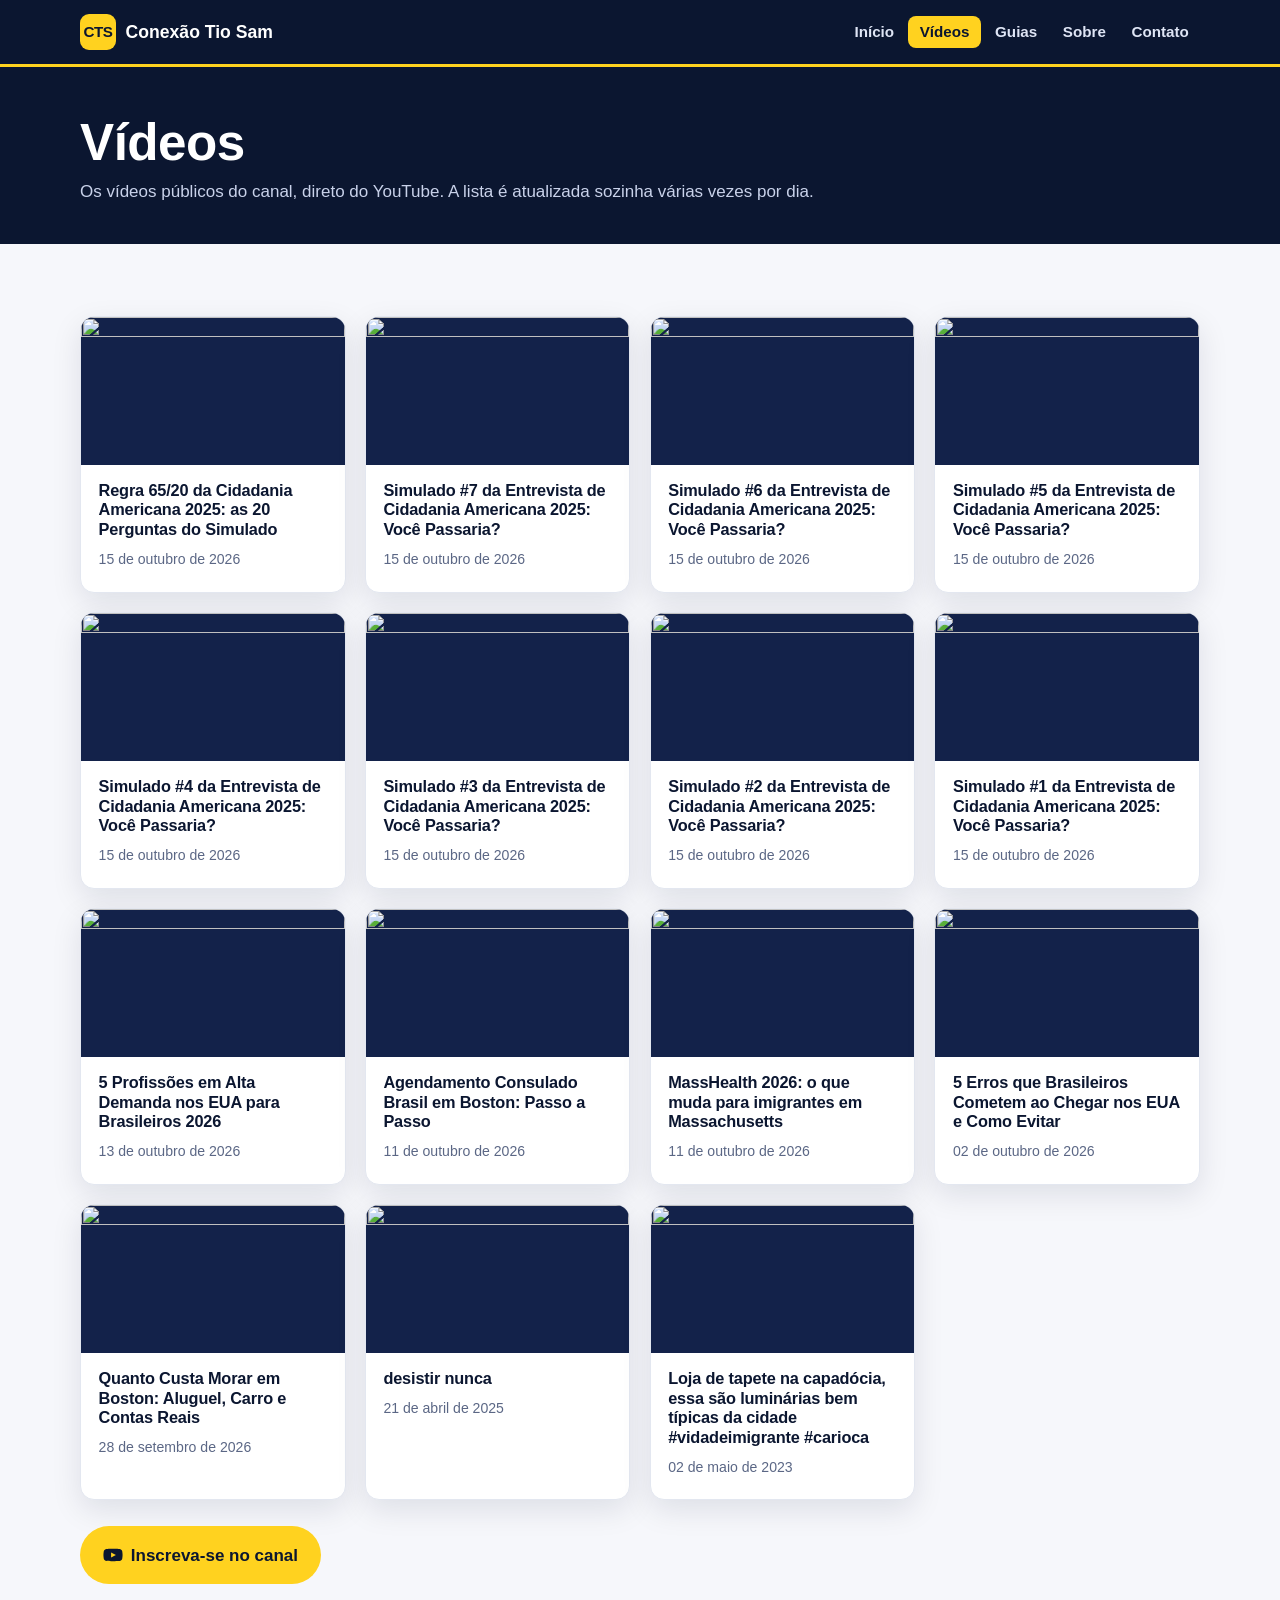
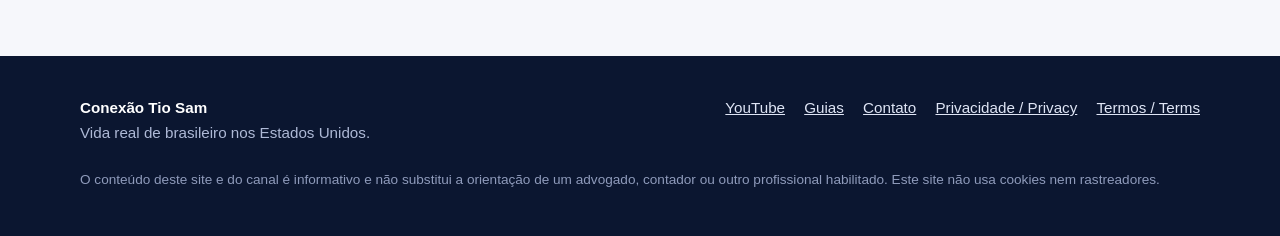
==== videos.html @ 6d28f186 "chore: update videos from the YouTube feed" ====
<!doctype html>
<html lang="pt-BR">
<head>
<meta charset="utf-8">
<meta name="viewport" content="width=device-width, initial-scale=1">
<title>Vídeos | Conexão Tio Sam</title>
<meta name="description" content="Todos os vídeos públicos do canal Conexão Tio Sam no YouTube.">
<link rel="canonical" href="https://mmviana92-dev.github.io/conexaotiosam-site/videos.html">
<meta property="og:type" content="website">
<meta property="og:site_name" content="Conexão Tio Sam">
<meta property="og:title" content="Vídeos | Conexão Tio Sam">
<meta property="og:description" content="Todos os vídeos públicos do canal Conexão Tio Sam no YouTube.">
<meta property="og:url" content="https://mmviana92-dev.github.io/conexaotiosam-site/videos.html">
<meta property="og:image" content="https://mmviana92-dev.github.io/conexaotiosam-site/assets/og-image.png">
<meta property="og:locale" content="pt_BR">
<meta name="twitter:card" content="summary_large_image">
<meta name="theme-color" content="#0b1630">
<link rel="icon" href="assets/favicon.svg" type="image/svg+xml">
<link rel="stylesheet" href="assets/style.css">
</head>
<body>
<a class="skip" href="#conteudo">Pular para o conteúdo</a>
<header class="site-header">
  <nav class="container nav" aria-label="Principal">
    <a class="brand" href="index.html"><span class="brand-mark">CTS</span> Conexão Tio Sam</a>
    <button class="menu-toggle" type="button" aria-expanded="false" aria-controls="menu">Menu</button>
    <ul class="menu" id="menu"><li><a href="index.html">Início</a></li><li><a href="videos.html" aria-current="page">Vídeos</a></li><li><a href="guias/index.html">Guias</a></li><li><a href="sobre.html">Sobre</a></li><li><a href="contato.html">Contato</a></li></ul>
  </nav>
</header>
<main id="conteudo">
<section class="page-hero"><div class="container"><h1>Vídeos</h1><p>Os vídeos públicos do canal, direto do YouTube. A lista é atualizada sozinha várias vezes por dia.</p></div></section>
<section class="section"><div class="container">
  <div class="grid"><a class="video" href="https://www.youtube.com/watch?v=eAqILwRkPIo" rel="noopener">
  <img class="thumb" src="https://i.ytimg.com/vi/eAqILwRkPIo/hqdefault.jpg" alt="" loading="lazy" width="480" height="360">
  <div class="meta"><h3>Regra 65/20 da Cidadania Americana 2025: as 20 Perguntas do Simulado</h3><time datetime="2026-10-16T02:21:03+00:00">15 de outubro de 2026</time></div>
</a><a class="video" href="https://www.youtube.com/watch?v=yl3jjM030kI" rel="noopener">
  <img class="thumb" src="https://i.ytimg.com/vi/yl3jjM030kI/hqdefault.jpg" alt="" loading="lazy" width="480" height="360">
  <div class="meta"><h3>Simulado #7 da Entrevista de Cidadania Americana 2025: Você Passaria?</h3><time datetime="2026-10-16T02:18:18+00:00">15 de outubro de 2026</time></div>
</a><a class="video" href="https://www.youtube.com/watch?v=9jJKisALvls" rel="noopener">
  <img class="thumb" src="https://i.ytimg.com/vi/9jJKisALvls/hqdefault.jpg" alt="" loading="lazy" width="480" height="360">
  <div class="meta"><h3>Simulado #6 da Entrevista de Cidadania Americana 2025: Você Passaria?</h3><time datetime="2026-10-16T02:15:01+00:00">15 de outubro de 2026</time></div>
</a><a class="video" href="https://www.youtube.com/watch?v=JkkeXuKv8pA" rel="noopener">
  <img class="thumb" src="https://i.ytimg.com/vi/JkkeXuKv8pA/hqdefault.jpg" alt="" loading="lazy" width="480" height="360">
  <div class="meta"><h3>Simulado #5 da Entrevista de Cidadania Americana 2025: Você Passaria?</h3><time datetime="2026-10-16T02:12:16+00:00">15 de outubro de 2026</time></div>
</a><a class="video" href="https://www.youtube.com/watch?v=EIvI8JFPmCs" rel="noopener">
  <img class="thumb" src="https://i.ytimg.com/vi/EIvI8JFPmCs/hqdefault.jpg" alt="" loading="lazy" width="480" height="360">
  <div class="meta"><h3>Simulado #4 da Entrevista de Cidadania Americana 2025: Você Passaria?</h3><time datetime="2026-10-16T02:09:31+00:00">15 de outubro de 2026</time></div>
</a><a class="video" href="https://www.youtube.com/watch?v=blTVlOsfkDo" rel="noopener">
  <img class="thumb" src="https://i.ytimg.com/vi/blTVlOsfkDo/hqdefault.jpg" alt="" loading="lazy" width="480" height="360">
  <div class="meta"><h3>Simulado #3 da Entrevista de Cidadania Americana 2025: Você Passaria?</h3><time datetime="2026-10-16T02:06:30+00:00">15 de outubro de 2026</time></div>
</a><a class="video" href="https://www.youtube.com/watch?v=wX1R8I4l_CY" rel="noopener">
  <img class="thumb" src="https://i.ytimg.com/vi/wX1R8I4l_CY/hqdefault.jpg" alt="" loading="lazy" width="480" height="360">
  <div class="meta"><h3>Simulado #2 da Entrevista de Cidadania Americana 2025: Você Passaria?</h3><time datetime="2026-10-16T02:03:28+00:00">15 de outubro de 2026</time></div>
</a><a class="video" href="https://www.youtube.com/watch?v=f6MqHE6FwDk" rel="noopener">
  <img class="thumb" src="https://i.ytimg.com/vi/f6MqHE6FwDk/hqdefault.jpg" alt="" loading="lazy" width="480" height="360">
  <div class="meta"><h3>Simulado #1 da Entrevista de Cidadania Americana 2025: Você Passaria?</h3><time datetime="2026-10-16T02:00:07+00:00">15 de outubro de 2026</time></div>
</a><a class="video" href="https://www.youtube.com/watch?v=bcDAjAXUmKY" rel="noopener">
  <img class="thumb" src="https://i.ytimg.com/vi/bcDAjAXUmKY/hqdefault.jpg" alt="" loading="lazy" width="480" height="360">
  <div class="meta"><h3>5 Profissões em Alta Demanda nos EUA para Brasileiros 2026</h3><time datetime="2026-10-13T04:02:04+00:00">13 de outubro de 2026</time></div>
</a><a class="video" href="https://www.youtube.com/watch?v=LoZN4gcre24" rel="noopener">
  <img class="thumb" src="https://i.ytimg.com/vi/LoZN4gcre24/hqdefault.jpg" alt="" loading="lazy" width="480" height="360">
  <div class="meta"><h3>Agendamento Consulado Brasil em Boston: Passo a Passo</h3><time datetime="2026-10-11T20:41:48+00:00">11 de outubro de 2026</time></div>
</a><a class="video" href="https://www.youtube.com/watch?v=dtOm2iHmd4Y" rel="noopener">
  <img class="thumb" src="https://i.ytimg.com/vi/dtOm2iHmd4Y/hqdefault.jpg" alt="" loading="lazy" width="480" height="360">
  <div class="meta"><h3>MassHealth 2026: o que muda para imigrantes em Massachusetts</h3><time datetime="2026-10-11T04:00:16+00:00">11 de outubro de 2026</time></div>
</a><a class="video" href="https://www.youtube.com/watch?v=IsuJXsJ0-uU" rel="noopener">
  <img class="thumb" src="https://i.ytimg.com/vi/IsuJXsJ0-uU/hqdefault.jpg" alt="" loading="lazy" width="480" height="360">
  <div class="meta"><h3>5 Erros que Brasileiros Cometem ao Chegar nos EUA e Como Evitar</h3><time datetime="2026-10-02T22:29:45+00:00">02 de outubro de 2026</time></div>
</a><a class="video" href="https://www.youtube.com/watch?v=uK1gi0o2BBs" rel="noopener">
  <img class="thumb" src="https://i.ytimg.com/vi/uK1gi0o2BBs/hqdefault.jpg" alt="" loading="lazy" width="480" height="360">
  <div class="meta"><h3>Quanto Custa Morar em Boston: Aluguel, Carro e Contas Reais</h3><time datetime="2026-09-28T13:16:15+00:00">28 de setembro de 2026</time></div>
</a><a class="video" href="https://www.youtube.com/watch?v=-IZnyFKNhwo" rel="noopener">
  <img class="thumb" src="https://i.ytimg.com/vi/-IZnyFKNhwo/hqdefault.jpg" alt="" loading="lazy" width="480" height="360">
  <div class="meta"><h3>desistir nunca</h3><time datetime="2025-04-22T02:00:33+00:00">21 de abril de 2025</time></div>
</a><a class="video" href="https://www.youtube.com/watch?v=dPnr-OWShxI" rel="noopener">
  <img class="thumb" src="https://i.ytimg.com/vi/dPnr-OWShxI/hqdefault.jpg" alt="" loading="lazy" width="480" height="360">
  <div class="meta"><h3>Loja de tapete na capadócia, essa são luminárias bem típicas da cidade #vidadeimigrante #carioca</h3><time datetime="2023-05-02T22:44:24+00:00">02 de maio de 2023</time></div>
</a></div>
  <div class="actions"><a class="btn btn-primary" href="https://www.youtube.com/@conexaotiosam_?sub_confirmation=1" rel="noopener"><svg viewBox="0 0 24 24" aria-hidden="true"><path fill="currentColor" d="M23 7.2a3 3 0 0 0-2.1-2.1C19 4.6 12 4.6 12 4.6s-7 0-8.9.5A3 3 0 0 0 1 7.2 31 31 0 0 0 .5 12a31 31 0 0 0 .5 4.8 3 3 0 0 0 2.1 2.1c1.9.5 8.9.5 8.9.5s7 0 8.9-.5a3 3 0 0 0 2.1-2.1 31 31 0 0 0 .5-4.8 31 31 0 0 0-.5-4.8ZM9.7 15.1V8.9l5.8 3.1-5.8 3.1Z"/></svg> Inscreva-se no canal</a></div>
</div></section>
</main>
<footer class="site-footer">
  <div class="container">
    <div class="footer-grid">
      <div><strong style="color:#fff">Conexão Tio Sam</strong><br>Vida real de brasileiro nos Estados Unidos.</div>
      <ul class="footer-links">
        <li><a href="https://www.youtube.com/@conexaotiosam_?sub_confirmation=1" rel="noopener">YouTube</a></li>
        <li><a href="guias/index.html">Guias</a></li>
        <li><a href="contato.html">Contato</a></li>
        <li><a href="privacy.html">Privacidade / Privacy</a></li>
        <li><a href="terms.html">Termos / Terms</a></li>
      </ul>
    </div>
    <p class="footer-note">O conteúdo deste site e do canal é informativo e não substitui a orientação de um advogado, contador ou outro profissional habilitado. Este site não usa cookies nem rastreadores.</p>
  </div>
</footer>
<script>
  // Menu on small screens (no tracking, no cookies).
  const toggle = document.querySelector('.menu-toggle');
  const menu = document.getElementById('menu');
  toggle.addEventListener('click', () => { const open = menu.classList.toggle('open'); toggle.setAttribute('aria-expanded', String(open)); });
</script>
</body>
</html>
---- assets/style.css ----
/* Conexão Tio Sam — site estático. Cores do canal: azul-marinho e amarelo. Fontes do sistema (nada carregado de fora). */
:root {
  --navy: #0b1630;
  --navy-2: #13224a;
  --navy-3: #1c2f63;
  --yellow: #ffd21f;
  --yellow-dark: #e6b800;
  --ink: #0b1630;
  --text: #24304d;
  --muted: #5b6785;
  --line: #e3e7f0;
  --bg: #f6f7fb;
  --white: #ffffff;
  --radius: 14px;
  --shadow: 0 10px 30px rgba(11, 22, 48, 0.10);
  --font: -apple-system, BlinkMacSystemFont, "Segoe UI", Roboto, "Helvetica Neue", Arial, "Noto Sans", sans-serif;
}

* { box-sizing: border-box; }
html { -webkit-text-size-adjust: 100%; }
body {
  margin: 0;
  font-family: var(--font);
  color: var(--text);
  background: var(--bg);
  line-height: 1.6;
  font-size: 17px;
}
img { max-width: 100%; height: auto; display: block; }
a { color: var(--navy-3); }
a:hover { color: var(--navy); }
h1, h2, h3 { color: var(--ink); line-height: 1.2; margin: 0 0 0.6em; letter-spacing: -0.01em; }
h1 { font-size: clamp(2rem, 5vw, 3.2rem); font-weight: 800; }
h2 { font-size: clamp(1.5rem, 3.4vw, 2.1rem); font-weight: 800; }
h3 { font-size: 1.2rem; font-weight: 700; }
p { margin: 0 0 1em; }
.container { width: min(1120px, 100% - 2.5rem); margin-inline: auto; }
.skip { position: absolute; left: -9999px; }
.skip:focus { left: 1rem; top: 1rem; background: var(--yellow); color: var(--ink); padding: .5rem 1rem; z-index: 10; }

/* Header */
.site-header { background: var(--navy); position: sticky; top: 0; z-index: 5; border-bottom: 3px solid var(--yellow); }
.nav { display: flex; align-items: center; justify-content: space-between; gap: 1rem; min-height: 64px; }
.brand { display: flex; align-items: center; gap: .6rem; color: var(--white); text-decoration: none; font-weight: 800; font-size: 1.1rem; }
.brand-mark { width: 36px; height: 36px; border-radius: 9px; background: var(--yellow); color: var(--navy); display: grid; place-items: center; font-weight: 900; font-size: .95rem; letter-spacing: -0.03em; }
.brand:hover { color: var(--yellow); }
.menu { display: flex; gap: .2rem; list-style: none; margin: 0; padding: 0; flex-wrap: wrap; }
.menu a { color: #dfe5f5; text-decoration: none; padding: .45rem .7rem; border-radius: 8px; font-weight: 600; font-size: .95rem; }
.menu a:hover, .menu a[aria-current="page"] { color: var(--navy); background: var(--yellow); }
.menu-toggle { display: none; background: none; border: 2px solid var(--yellow); color: var(--yellow); border-radius: 8px; padding: .35rem .7rem; font-weight: 700; font-size: .95rem; }

/* Hero */
.hero { background: radial-gradient(1200px 500px at 85% -10%, var(--navy-3), transparent 60%), var(--navy); color: #dfe5f5; padding: clamp(3rem, 8vw, 6rem) 0; }
.hero h1 { color: var(--white); }
.hero h1 .accent { color: var(--yellow); }
.hero p.lead { font-size: clamp(1.05rem, 2.2vw, 1.3rem); max-width: 40em; color: #c9d2ea; }
.eyebrow { display: inline-block; text-transform: uppercase; letter-spacing: .12em; font-size: .78rem; font-weight: 800; color: var(--yellow); margin-bottom: 1rem; }
.actions { display: flex; gap: .8rem; flex-wrap: wrap; margin-top: 1.6rem; }
.btn { display: inline-flex; align-items: center; gap: .5rem; padding: .85rem 1.3rem; border-radius: 999px; font-weight: 800; text-decoration: none; border: 2px solid transparent; transition: transform .15s ease, background .15s ease; }
.btn:hover { transform: translateY(-1px); }
.btn-primary { background: var(--yellow); color: var(--navy); }
.btn-primary:hover { background: var(--yellow-dark); color: var(--navy); }
.btn-ghost { border-color: rgba(255,255,255,.35); color: var(--white); }
.btn-ghost:hover { border-color: var(--yellow); color: var(--yellow); }
.btn svg { width: 20px; height: 20px; }

/* Sections */
.section { padding: clamp(2.5rem, 6vw, 4.5rem) 0; }
.section.alt { background: var(--white); border-block: 1px solid var(--line); }
.section-head { max-width: 46em; margin-bottom: 2rem; }
.section-head p { color: var(--muted); }
.grid { display: grid; gap: 1.2rem; grid-template-columns: repeat(auto-fill, minmax(260px, 1fr)); }
.card { background: var(--white); border: 1px solid var(--line); border-radius: var(--radius); padding: 1.4rem; box-shadow: var(--shadow); }
.card h3 { margin-bottom: .4rem; }
.card p { color: var(--muted); margin: 0; }
.card .tag { display: inline-block; background: #fff6cc; color: #6b5300; border-radius: 999px; padding: .15rem .65rem; font-size: .78rem; font-weight: 800; margin-bottom: .7rem; }
.icon { width: 44px; height: 44px; border-radius: 12px; background: var(--navy); color: var(--yellow); display: grid; place-items: center; margin-bottom: .9rem; font-weight: 900; }
a.card { text-decoration: none; color: inherit; transition: transform .15s ease, border-color .15s ease; display: block; }
a.card:hover { transform: translateY(-2px); border-color: var(--yellow); }

/* Videos */
.video { background: var(--white); border: 1px solid var(--line); border-radius: var(--radius); overflow: hidden; box-shadow: var(--shadow); text-decoration: none; color: inherit; display: flex; flex-direction: column; transition: transform .15s ease; }
.video:hover { transform: translateY(-2px); }
.video .thumb { aspect-ratio: 16 / 9; background: var(--navy-2); object-fit: cover; width: 100%; }
.video .meta { padding: 1rem 1.1rem 1.2rem; }
.video h3 { font-size: 1.02rem; margin-bottom: .35rem; }
.video time { color: var(--muted); font-size: .88rem; }

/* Prose pages */
.page-hero { background: var(--navy); color: #c9d2ea; padding: 2.8rem 0 2.4rem; }
.page-hero h1 { color: var(--white); margin-bottom: .3rem; }
.page-hero p { margin: 0; max-width: 46em; }
.prose { max-width: 760px; }
.prose h2 { margin-top: 2rem; font-size: 1.5rem; }
.prose h3 { margin-top: 1.4rem; }
.prose ul { padding-left: 1.2rem; }
.prose li { margin-bottom: .45rem; }
.sources { background: var(--white); border: 1px solid var(--line); border-left: 5px solid var(--yellow); border-radius: 10px; padding: 1rem 1.2rem; }
.sources ul { margin: .4rem 0 0; }
.notice { background: #fff8d6; border: 1px solid #f1d669; color: #4d3d00; border-radius: 10px; padding: .9rem 1.1rem; font-size: .95rem; }
.lang { border-top: 1px solid var(--line); margin-top: 2.5rem; padding-top: 1.5rem; }
.updated { color: var(--muted); font-size: .9rem; }

/* Footer */
.site-footer { background: var(--navy); color: #aeb9d6; padding: 2.5rem 0 2rem; margin-top: 0; font-size: .95rem; }
.site-footer a { color: #dfe5f5; }
.site-footer a:hover { color: var(--yellow); }
.footer-grid { display: flex; flex-wrap: wrap; gap: 1.5rem 3rem; justify-content: space-between; }
.footer-links { display: flex; flex-wrap: wrap; gap: .4rem 1.2rem; list-style: none; padding: 0; margin: 0; }
.footer-note { margin-top: 1.5rem; font-size: .85rem; color: #8f9bbb; }

@media (max-width: 760px) {
  body { font-size: 16px; }
  .menu-toggle { display: inline-block; }
  .menu { display: none; position: absolute; top: 64px; left: 0; right: 0; background: var(--navy); flex-direction: column; padding: .6rem 1rem 1rem; border-bottom: 3px solid var(--yellow); }
  .menu.open { display: flex; }
  .menu a { display: block; padding: .7rem .8rem; }
  .nav { position: relative; }
}

@media (prefers-reduced-motion: reduce) {
  * { transition: none !important; }
}
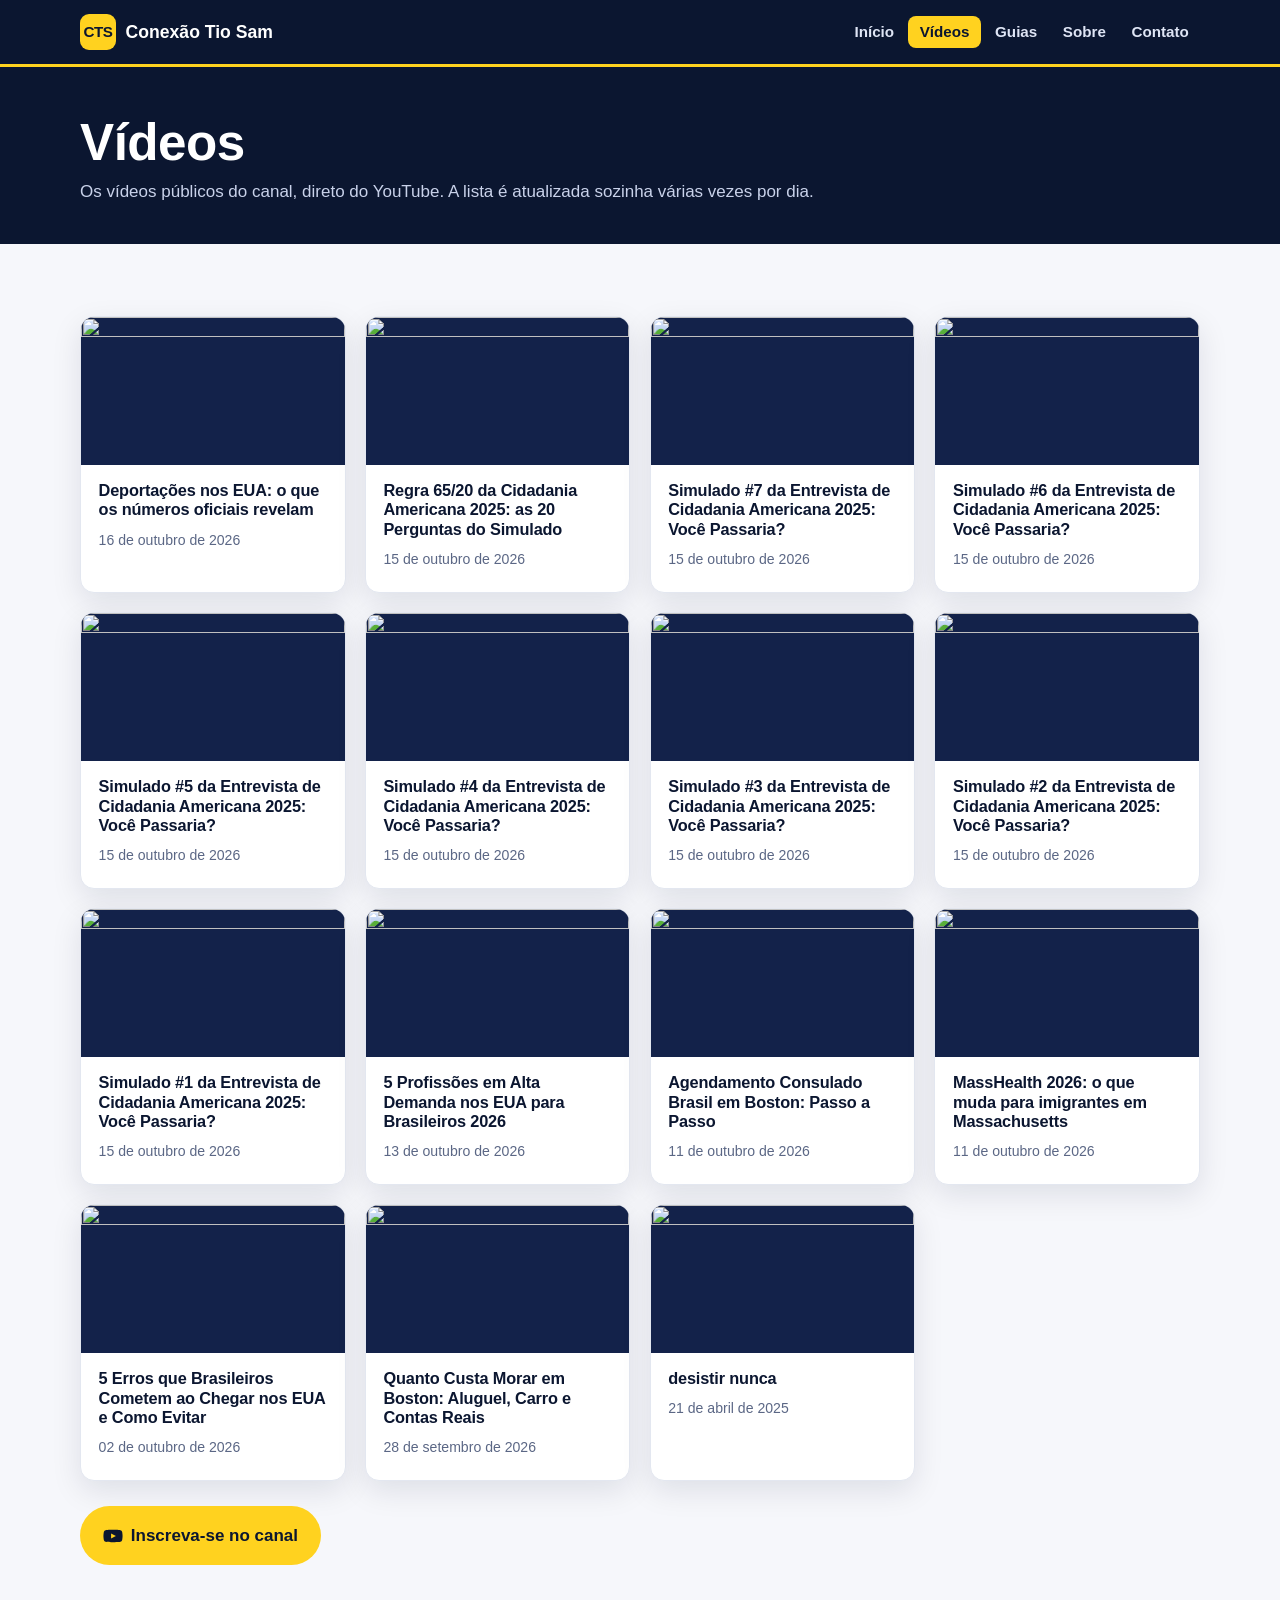
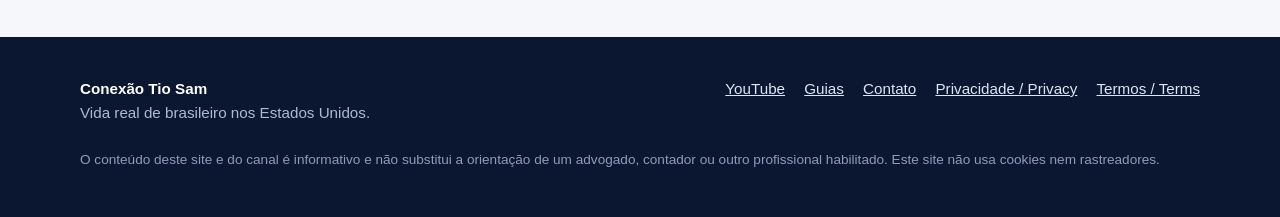
==== commit 6e07d22f: "chore: update videos from the YouTube feed" ====
--- a/videos.html
+++ b/videos.html
@@ -30,7 +30,10 @@
 <main id="conteudo">
 <section class="page-hero"><div class="container"><h1>Vídeos</h1><p>Os vídeos públicos do canal, direto do YouTube. A lista é atualizada sozinha várias vezes por dia.</p></div></section>
 <section class="section"><div class="container">
-  <div class="grid"><a class="video" href="https://www.youtube.com/watch?v=eAqILwRkPIo" rel="noopener">
+  <div class="grid"><a class="video" href="https://www.youtube.com/watch?v=muyE3lCXwDc" rel="noopener">
+  <img class="thumb" src="https://i.ytimg.com/vi/muyE3lCXwDc/hqdefault.jpg" alt="" loading="lazy" width="480" height="360">
+  <div class="meta"><h3>Deportações nos EUA: o que os números oficiais revelam</h3><time datetime="2026-10-16T22:00:13+00:00">16 de outubro de 2026</time></div>
+</a><a class="video" href="https://www.youtube.com/watch?v=eAqILwRkPIo" rel="noopener">
   <img class="thumb" src="https://i.ytimg.com/vi/eAqILwRkPIo/hqdefault.jpg" alt="" loading="lazy" width="480" height="360">
   <div class="meta"><h3>Regra 65/20 da Cidadania Americana 2025: as 20 Perguntas do Simulado</h3><time datetime="2026-10-16T02:21:03+00:00">15 de outubro de 2026</time></div>
 </a><a class="video" href="https://www.youtube.com/watch?v=yl3jjM030kI" rel="noopener">
@@ -72,9 +75,6 @@
 </a><a class="video" href="https://www.youtube.com/watch?v=-IZnyFKNhwo" rel="noopener">
   <img class="thumb" src="https://i.ytimg.com/vi/-IZnyFKNhwo/hqdefault.jpg" alt="" loading="lazy" width="480" height="360">
   <div class="meta"><h3>desistir nunca</h3><time datetime="2025-04-22T02:00:33+00:00">21 de abril de 2025</time></div>
-</a><a class="video" href="https://www.youtube.com/watch?v=dPnr-OWShxI" rel="noopener">
-  <img class="thumb" src="https://i.ytimg.com/vi/dPnr-OWShxI/hqdefault.jpg" alt="" loading="lazy" width="480" height="360">
-  <div class="meta"><h3>Loja de tapete na capadócia, essa são luminárias bem típicas da cidade #vidadeimigrante #carioca</h3><time datetime="2023-05-02T22:44:24+00:00">02 de maio de 2023</time></div>
 </a></div>
   <div class="actions"><a class="btn btn-primary" href="https://www.youtube.com/@conexaotiosam_?sub_confirmation=1" rel="noopener"><svg viewBox="0 0 24 24" aria-hidden="true"><path fill="currentColor" d="M23 7.2a3 3 0 0 0-2.1-2.1C19 4.6 12 4.6 12 4.6s-7 0-8.9.5A3 3 0 0 0 1 7.2 31 31 0 0 0 .5 12a31 31 0 0 0 .5 4.8 3 3 0 0 0 2.1 2.1c1.9.5 8.9.5 8.9.5s7 0 8.9-.5a3 3 0 0 0 2.1-2.1 31 31 0 0 0 .5-4.8 31 31 0 0 0-.5-4.8ZM9.7 15.1V8.9l5.8 3.1-5.8 3.1Z"/></svg> Inscreva-se no canal</a></div>
 </div></section>
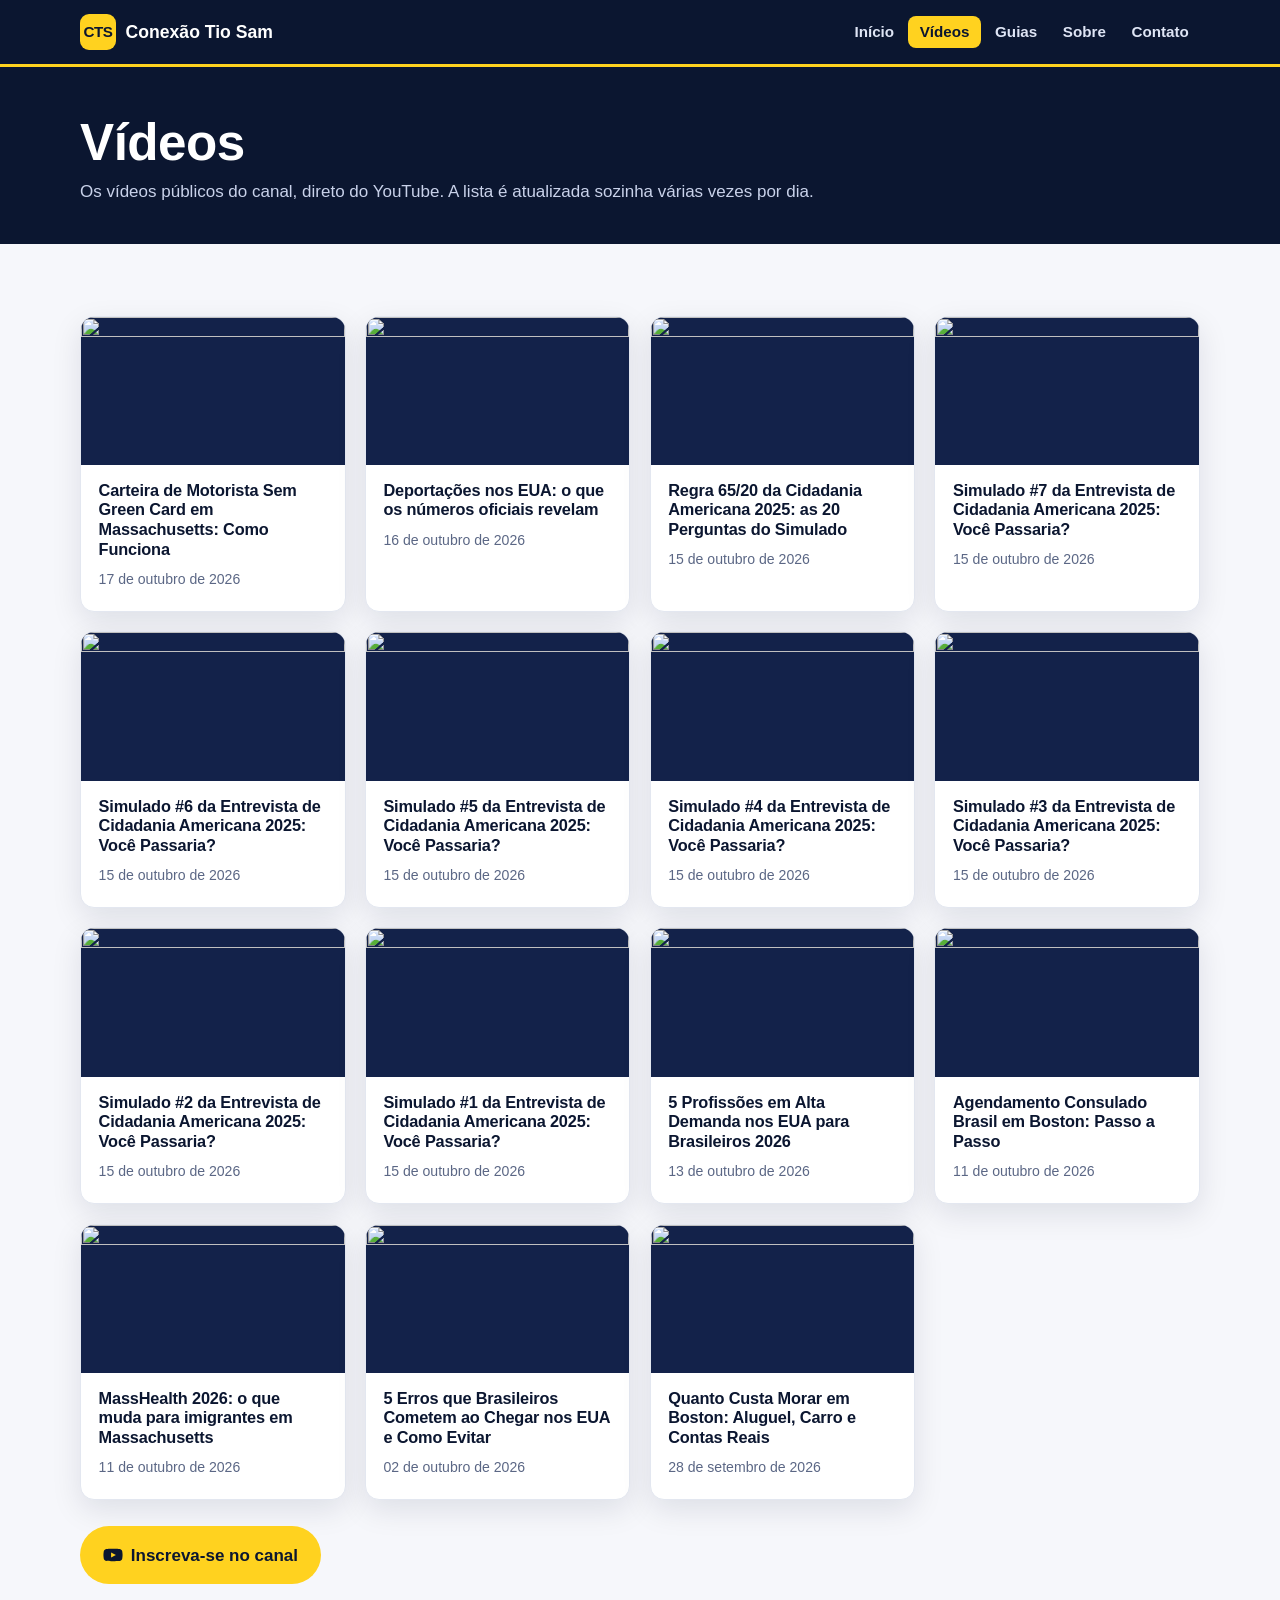
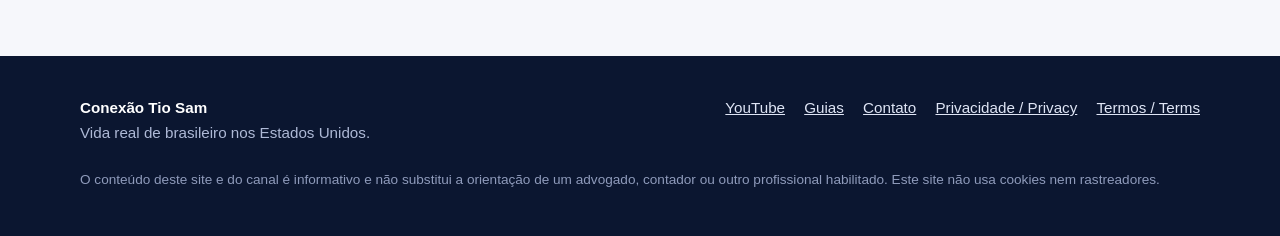
==== commit b176f24b: "chore: update videos from the YouTube feed" ====
--- a/videos.html
+++ b/videos.html
@@ -30,7 +30,10 @@
 <main id="conteudo">
 <section class="page-hero"><div class="container"><h1>Vídeos</h1><p>Os vídeos públicos do canal, direto do YouTube. A lista é atualizada sozinha várias vezes por dia.</p></div></section>
 <section class="section"><div class="container">
-  <div class="grid"><a class="video" href="https://www.youtube.com/watch?v=muyE3lCXwDc" rel="noopener">
+  <div class="grid"><a class="video" href="https://www.youtube.com/watch?v=l7G0Q30HgtM" rel="noopener">
+  <img class="thumb" src="https://i.ytimg.com/vi/l7G0Q30HgtM/hqdefault.jpg" alt="" loading="lazy" width="480" height="360">
+  <div class="meta"><h3>Carteira de Motorista Sem Green Card em Massachusetts: Como Funciona</h3><time datetime="2026-10-17T22:00:00+00:00">17 de outubro de 2026</time></div>
+</a><a class="video" href="https://www.youtube.com/watch?v=muyE3lCXwDc" rel="noopener">
   <img class="thumb" src="https://i.ytimg.com/vi/muyE3lCXwDc/hqdefault.jpg" alt="" loading="lazy" width="480" height="360">
   <div class="meta"><h3>Deportações nos EUA: o que os números oficiais revelam</h3><time datetime="2026-10-16T22:00:13+00:00">16 de outubro de 2026</time></div>
 </a><a class="video" href="https://www.youtube.com/watch?v=eAqILwRkPIo" rel="noopener">
@@ -72,9 +75,6 @@
 </a><a class="video" href="https://www.youtube.com/watch?v=uK1gi0o2BBs" rel="noopener">
   <img class="thumb" src="https://i.ytimg.com/vi/uK1gi0o2BBs/hqdefault.jpg" alt="" loading="lazy" width="480" height="360">
   <div class="meta"><h3>Quanto Custa Morar em Boston: Aluguel, Carro e Contas Reais</h3><time datetime="2026-09-28T13:16:15+00:00">28 de setembro de 2026</time></div>
-</a><a class="video" href="https://www.youtube.com/watch?v=-IZnyFKNhwo" rel="noopener">
-  <img class="thumb" src="https://i.ytimg.com/vi/-IZnyFKNhwo/hqdefault.jpg" alt="" loading="lazy" width="480" height="360">
-  <div class="meta"><h3>desistir nunca</h3><time datetime="2025-04-22T02:00:33+00:00">21 de abril de 2025</time></div>
 </a></div>
   <div class="actions"><a class="btn btn-primary" href="https://www.youtube.com/@conexaotiosam_?sub_confirmation=1" rel="noopener"><svg viewBox="0 0 24 24" aria-hidden="true"><path fill="currentColor" d="M23 7.2a3 3 0 0 0-2.1-2.1C19 4.6 12 4.6 12 4.6s-7 0-8.9.5A3 3 0 0 0 1 7.2 31 31 0 0 0 .5 12a31 31 0 0 0 .5 4.8 3 3 0 0 0 2.1 2.1c1.9.5 8.9.5 8.9.5s7 0 8.9-.5a3 3 0 0 0 2.1-2.1 31 31 0 0 0 .5-4.8 31 31 0 0 0-.5-4.8ZM9.7 15.1V8.9l5.8 3.1-5.8 3.1Z"/></svg> Inscreva-se no canal</a></div>
 </div></section>
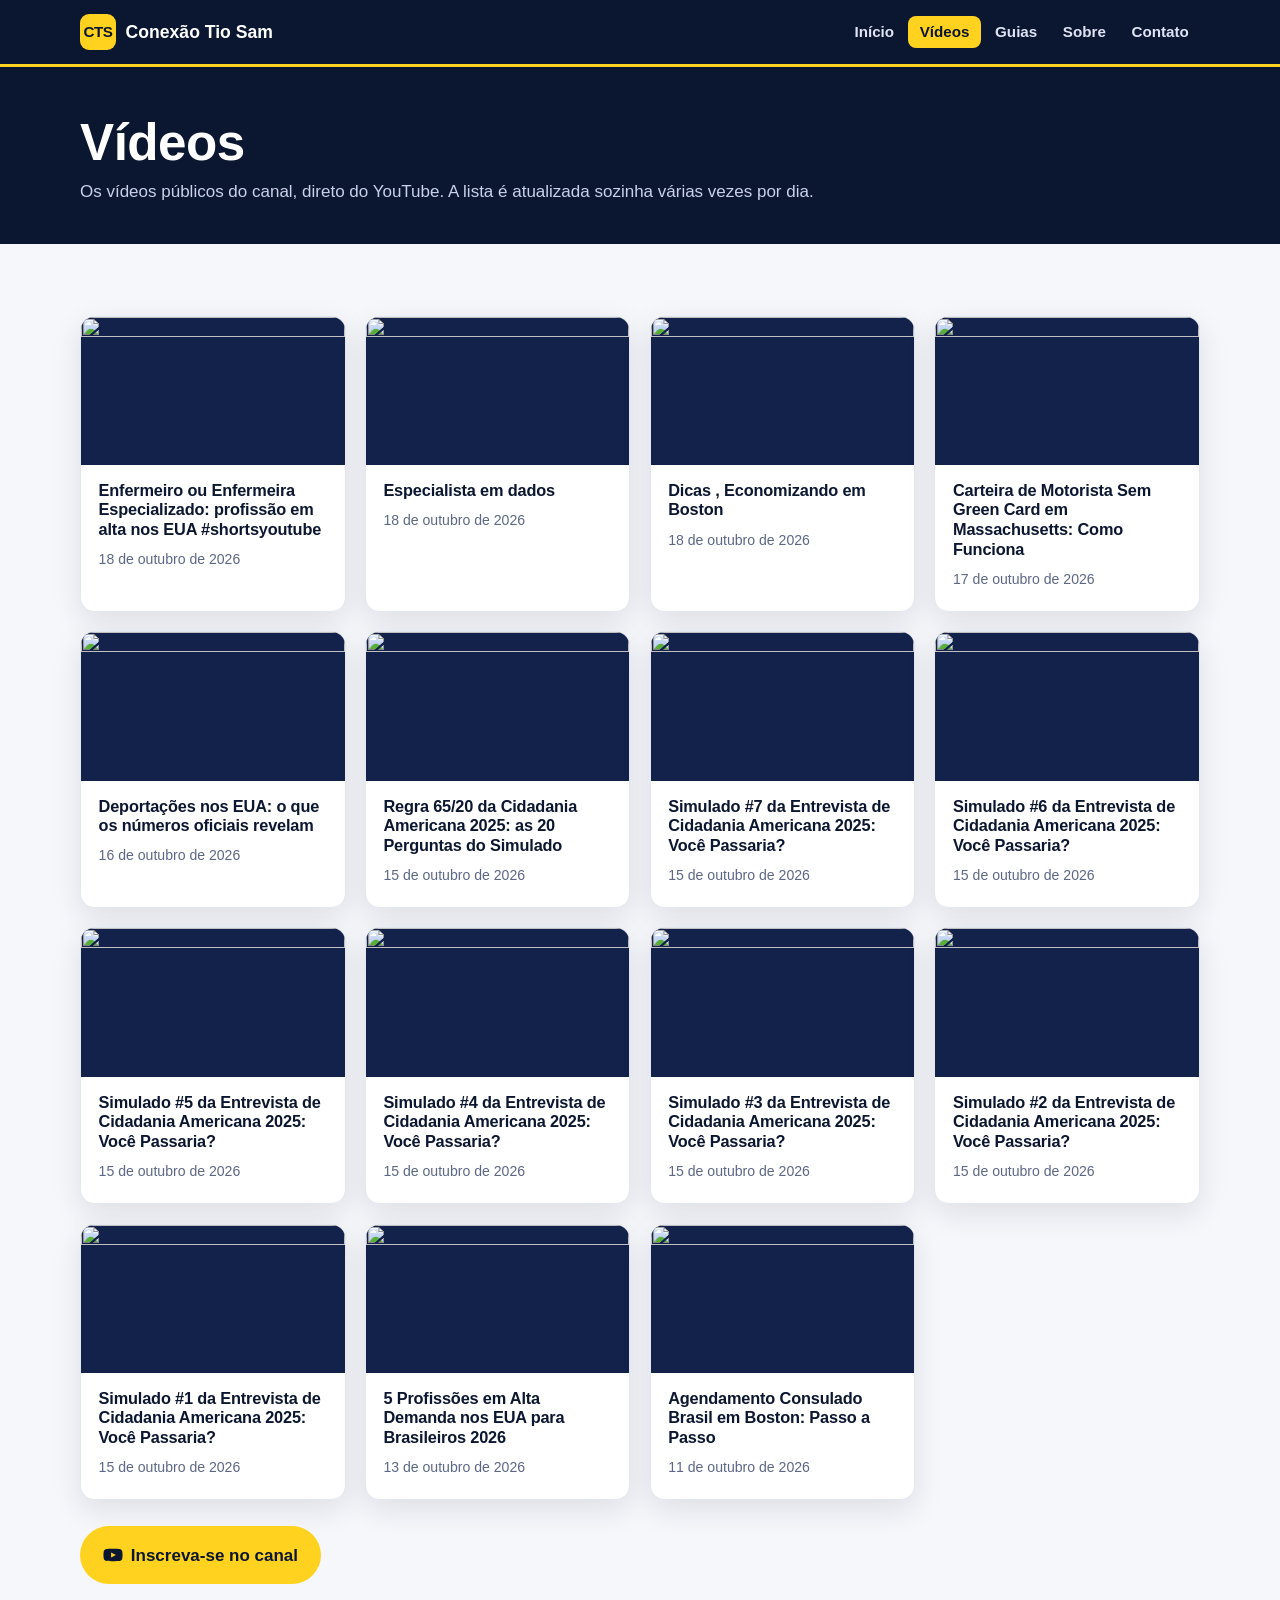
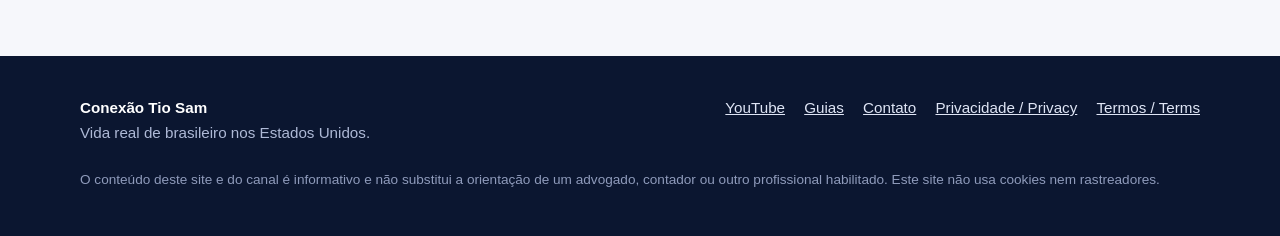
==== commit c4fa081e: "chore: update videos from the YouTube feed" ====
--- a/videos.html
+++ b/videos.html
@@ -30,7 +30,16 @@
 <main id="conteudo">
 <section class="page-hero"><div class="container"><h1>Vídeos</h1><p>Os vídeos públicos do canal, direto do YouTube. A lista é atualizada sozinha várias vezes por dia.</p></div></section>
 <section class="section"><div class="container">
-  <div class="grid"><a class="video" href="https://www.youtube.com/watch?v=l7G0Q30HgtM" rel="noopener">
+  <div class="grid"><a class="video" href="https://www.youtube.com/watch?v=fO0kcwBn2V8" rel="noopener">
+  <img class="thumb" src="https://i.ytimg.com/vi/fO0kcwBn2V8/hqdefault.jpg" alt="" loading="lazy" width="480" height="360">
+  <div class="meta"><h3>Enfermeiro ou Enfermeira Especializado: profissão em alta nos EUA #shortsyoutube</h3><time datetime="2026-10-19T02:05:38+00:00">18 de outubro de 2026</time></div>
+</a><a class="video" href="https://www.youtube.com/watch?v=V6AsGTejgRs" rel="noopener">
+  <img class="thumb" src="https://i.ytimg.com/vi/V6AsGTejgRs/hqdefault.jpg" alt="" loading="lazy" width="480" height="360">
+  <div class="meta"><h3>Especialista em dados</h3><time datetime="2026-10-19T01:59:12+00:00">18 de outubro de 2026</time></div>
+</a><a class="video" href="https://www.youtube.com/watch?v=fqsTmogbdAw" rel="noopener">
+  <img class="thumb" src="https://i.ytimg.com/vi/fqsTmogbdAw/hqdefault.jpg" alt="" loading="lazy" width="480" height="360">
+  <div class="meta"><h3>Dicas , Economizando em Boston</h3><time datetime="2026-10-18T20:33:17+00:00">18 de outubro de 2026</time></div>
+</a><a class="video" href="https://www.youtube.com/watch?v=l7G0Q30HgtM" rel="noopener">
   <img class="thumb" src="https://i.ytimg.com/vi/l7G0Q30HgtM/hqdefault.jpg" alt="" loading="lazy" width="480" height="360">
   <div class="meta"><h3>Carteira de Motorista Sem Green Card em Massachusetts: Como Funciona</h3><time datetime="2026-10-17T22:00:00+00:00">17 de outubro de 2026</time></div>
 </a><a class="video" href="https://www.youtube.com/watch?v=muyE3lCXwDc" rel="noopener">
@@ -66,15 +75,6 @@
 </a><a class="video" href="https://www.youtube.com/watch?v=LoZN4gcre24" rel="noopener">
   <img class="thumb" src="https://i.ytimg.com/vi/LoZN4gcre24/hqdefault.jpg" alt="" loading="lazy" width="480" height="360">
   <div class="meta"><h3>Agendamento Consulado Brasil em Boston: Passo a Passo</h3><time datetime="2026-10-11T20:41:48+00:00">11 de outubro de 2026</time></div>
-</a><a class="video" href="https://www.youtube.com/watch?v=dtOm2iHmd4Y" rel="noopener">
-  <img class="thumb" src="https://i.ytimg.com/vi/dtOm2iHmd4Y/hqdefault.jpg" alt="" loading="lazy" width="480" height="360">
-  <div class="meta"><h3>MassHealth 2026: o que muda para imigrantes em Massachusetts</h3><time datetime="2026-10-11T04:00:16+00:00">11 de outubro de 2026</time></div>
-</a><a class="video" href="https://www.youtube.com/watch?v=IsuJXsJ0-uU" rel="noopener">
-  <img class="thumb" src="https://i.ytimg.com/vi/IsuJXsJ0-uU/hqdefault.jpg" alt="" loading="lazy" width="480" height="360">
-  <div class="meta"><h3>5 Erros que Brasileiros Cometem ao Chegar nos EUA e Como Evitar</h3><time datetime="2026-10-02T22:29:45+00:00">02 de outubro de 2026</time></div>
-</a><a class="video" href="https://www.youtube.com/watch?v=uK1gi0o2BBs" rel="noopener">
-  <img class="thumb" src="https://i.ytimg.com/vi/uK1gi0o2BBs/hqdefault.jpg" alt="" loading="lazy" width="480" height="360">
-  <div class="meta"><h3>Quanto Custa Morar em Boston: Aluguel, Carro e Contas Reais</h3><time datetime="2026-09-28T13:16:15+00:00">28 de setembro de 2026</time></div>
 </a></div>
   <div class="actions"><a class="btn btn-primary" href="https://www.youtube.com/@conexaotiosam_?sub_confirmation=1" rel="noopener"><svg viewBox="0 0 24 24" aria-hidden="true"><path fill="currentColor" d="M23 7.2a3 3 0 0 0-2.1-2.1C19 4.6 12 4.6 12 4.6s-7 0-8.9.5A3 3 0 0 0 1 7.2 31 31 0 0 0 .5 12a31 31 0 0 0 .5 4.8 3 3 0 0 0 2.1 2.1c1.9.5 8.9.5 8.9.5s7 0 8.9-.5a3 3 0 0 0 2.1-2.1 31 31 0 0 0 .5-4.8 31 31 0 0 0-.5-4.8ZM9.7 15.1V8.9l5.8 3.1-5.8 3.1Z"/></svg> Inscreva-se no canal</a></div>
 </div></section>
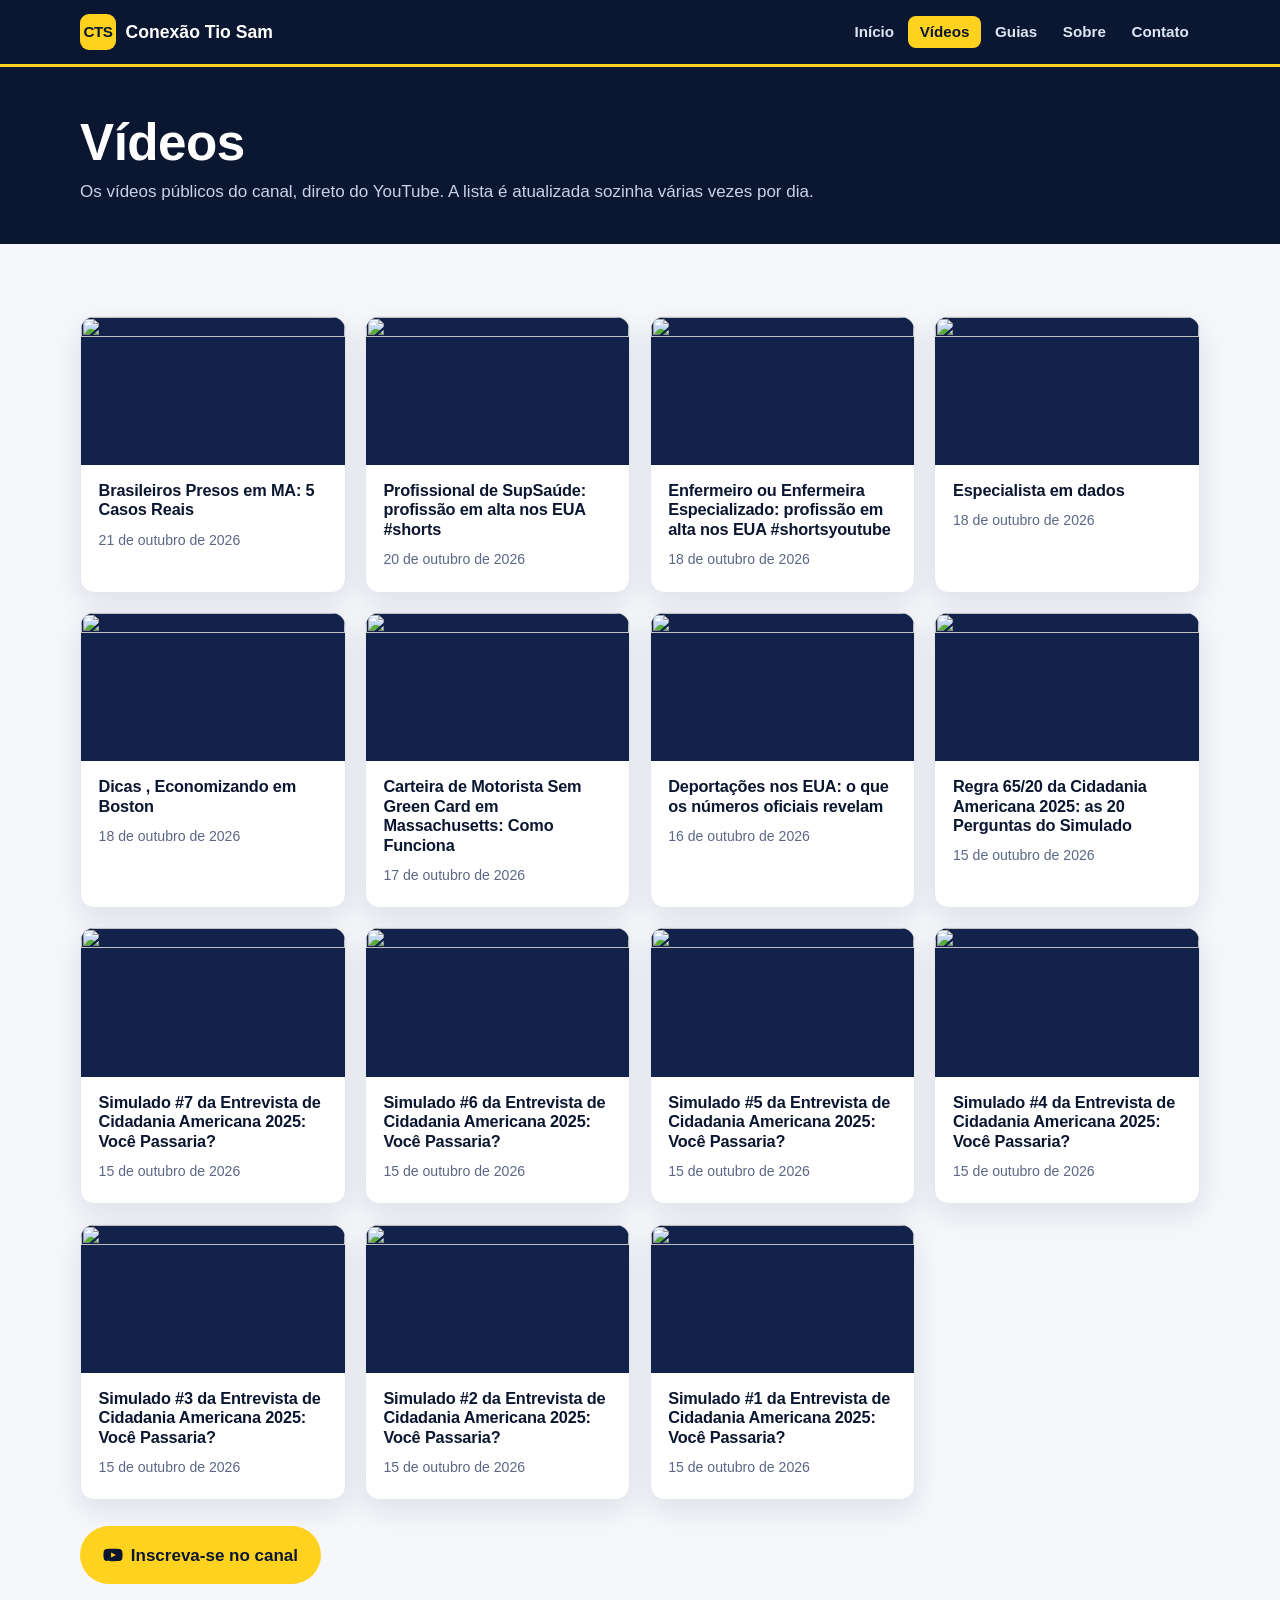
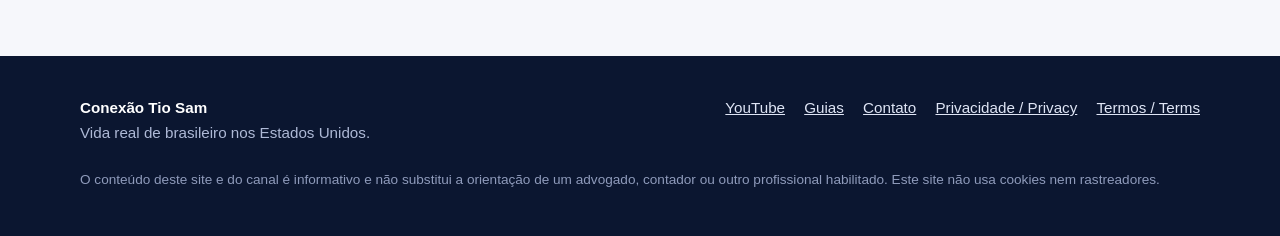
==== commit 9b92e36d: "chore: update videos from the YouTube feed" ====
--- a/videos.html
+++ b/videos.html
@@ -30,7 +30,13 @@
 <main id="conteudo">
 <section class="page-hero"><div class="container"><h1>Vídeos</h1><p>Os vídeos públicos do canal, direto do YouTube. A lista é atualizada sozinha várias vezes por dia.</p></div></section>
 <section class="section"><div class="container">
-  <div class="grid"><a class="video" href="https://www.youtube.com/watch?v=fO0kcwBn2V8" rel="noopener">
+  <div class="grid"><a class="video" href="https://www.youtube.com/watch?v=xthdwCi5CdI" rel="noopener">
+  <img class="thumb" src="https://i.ytimg.com/vi/xthdwCi5CdI/hqdefault.jpg" alt="" loading="lazy" width="480" height="360">
+  <div class="meta"><h3>Brasileiros Presos em MA: 5 Casos Reais</h3><time datetime="2026-10-21T04:00:18+00:00">21 de outubro de 2026</time></div>
+</a><a class="video" href="https://www.youtube.com/watch?v=1b9tmJ3hJ-c" rel="noopener">
+  <img class="thumb" src="https://i.ytimg.com/vi/1b9tmJ3hJ-c/hqdefault.jpg" alt="" loading="lazy" width="480" height="360">
+  <div class="meta"><h3>Profissional de SupSaúde: profissão em alta nos EUA #shorts</h3><time datetime="2026-10-21T02:15:44+00:00">20 de outubro de 2026</time></div>
+</a><a class="video" href="https://www.youtube.com/watch?v=fO0kcwBn2V8" rel="noopener">
   <img class="thumb" src="https://i.ytimg.com/vi/fO0kcwBn2V8/hqdefault.jpg" alt="" loading="lazy" width="480" height="360">
   <div class="meta"><h3>Enfermeiro ou Enfermeira Especializado: profissão em alta nos EUA #shortsyoutube</h3><time datetime="2026-10-19T02:05:38+00:00">18 de outubro de 2026</time></div>
 </a><a class="video" href="https://www.youtube.com/watch?v=V6AsGTejgRs" rel="noopener">
@@ -69,12 +75,6 @@
 </a><a class="video" href="https://www.youtube.com/watch?v=f6MqHE6FwDk" rel="noopener">
   <img class="thumb" src="https://i.ytimg.com/vi/f6MqHE6FwDk/hqdefault.jpg" alt="" loading="lazy" width="480" height="360">
   <div class="meta"><h3>Simulado #1 da Entrevista de Cidadania Americana 2025: Você Passaria?</h3><time datetime="2026-10-16T02:00:07+00:00">15 de outubro de 2026</time></div>
-</a><a class="video" href="https://www.youtube.com/watch?v=bcDAjAXUmKY" rel="noopener">
-  <img class="thumb" src="https://i.ytimg.com/vi/bcDAjAXUmKY/hqdefault.jpg" alt="" loading="lazy" width="480" height="360">
-  <div class="meta"><h3>5 Profissões em Alta Demanda nos EUA para Brasileiros 2026</h3><time datetime="2026-10-13T04:02:04+00:00">13 de outubro de 2026</time></div>
-</a><a class="video" href="https://www.youtube.com/watch?v=LoZN4gcre24" rel="noopener">
-  <img class="thumb" src="https://i.ytimg.com/vi/LoZN4gcre24/hqdefault.jpg" alt="" loading="lazy" width="480" height="360">
-  <div class="meta"><h3>Agendamento Consulado Brasil em Boston: Passo a Passo</h3><time datetime="2026-10-11T20:41:48+00:00">11 de outubro de 2026</time></div>
 </a></div>
   <div class="actions"><a class="btn btn-primary" href="https://www.youtube.com/@conexaotiosam_?sub_confirmation=1" rel="noopener"><svg viewBox="0 0 24 24" aria-hidden="true"><path fill="currentColor" d="M23 7.2a3 3 0 0 0-2.1-2.1C19 4.6 12 4.6 12 4.6s-7 0-8.9.5A3 3 0 0 0 1 7.2 31 31 0 0 0 .5 12a31 31 0 0 0 .5 4.8 3 3 0 0 0 2.1 2.1c1.9.5 8.9.5 8.9.5s7 0 8.9-.5a3 3 0 0 0 2.1-2.1 31 31 0 0 0 .5-4.8 31 31 0 0 0-.5-4.8ZM9.7 15.1V8.9l5.8 3.1-5.8 3.1Z"/></svg> Inscreva-se no canal</a></div>
 </div></section>
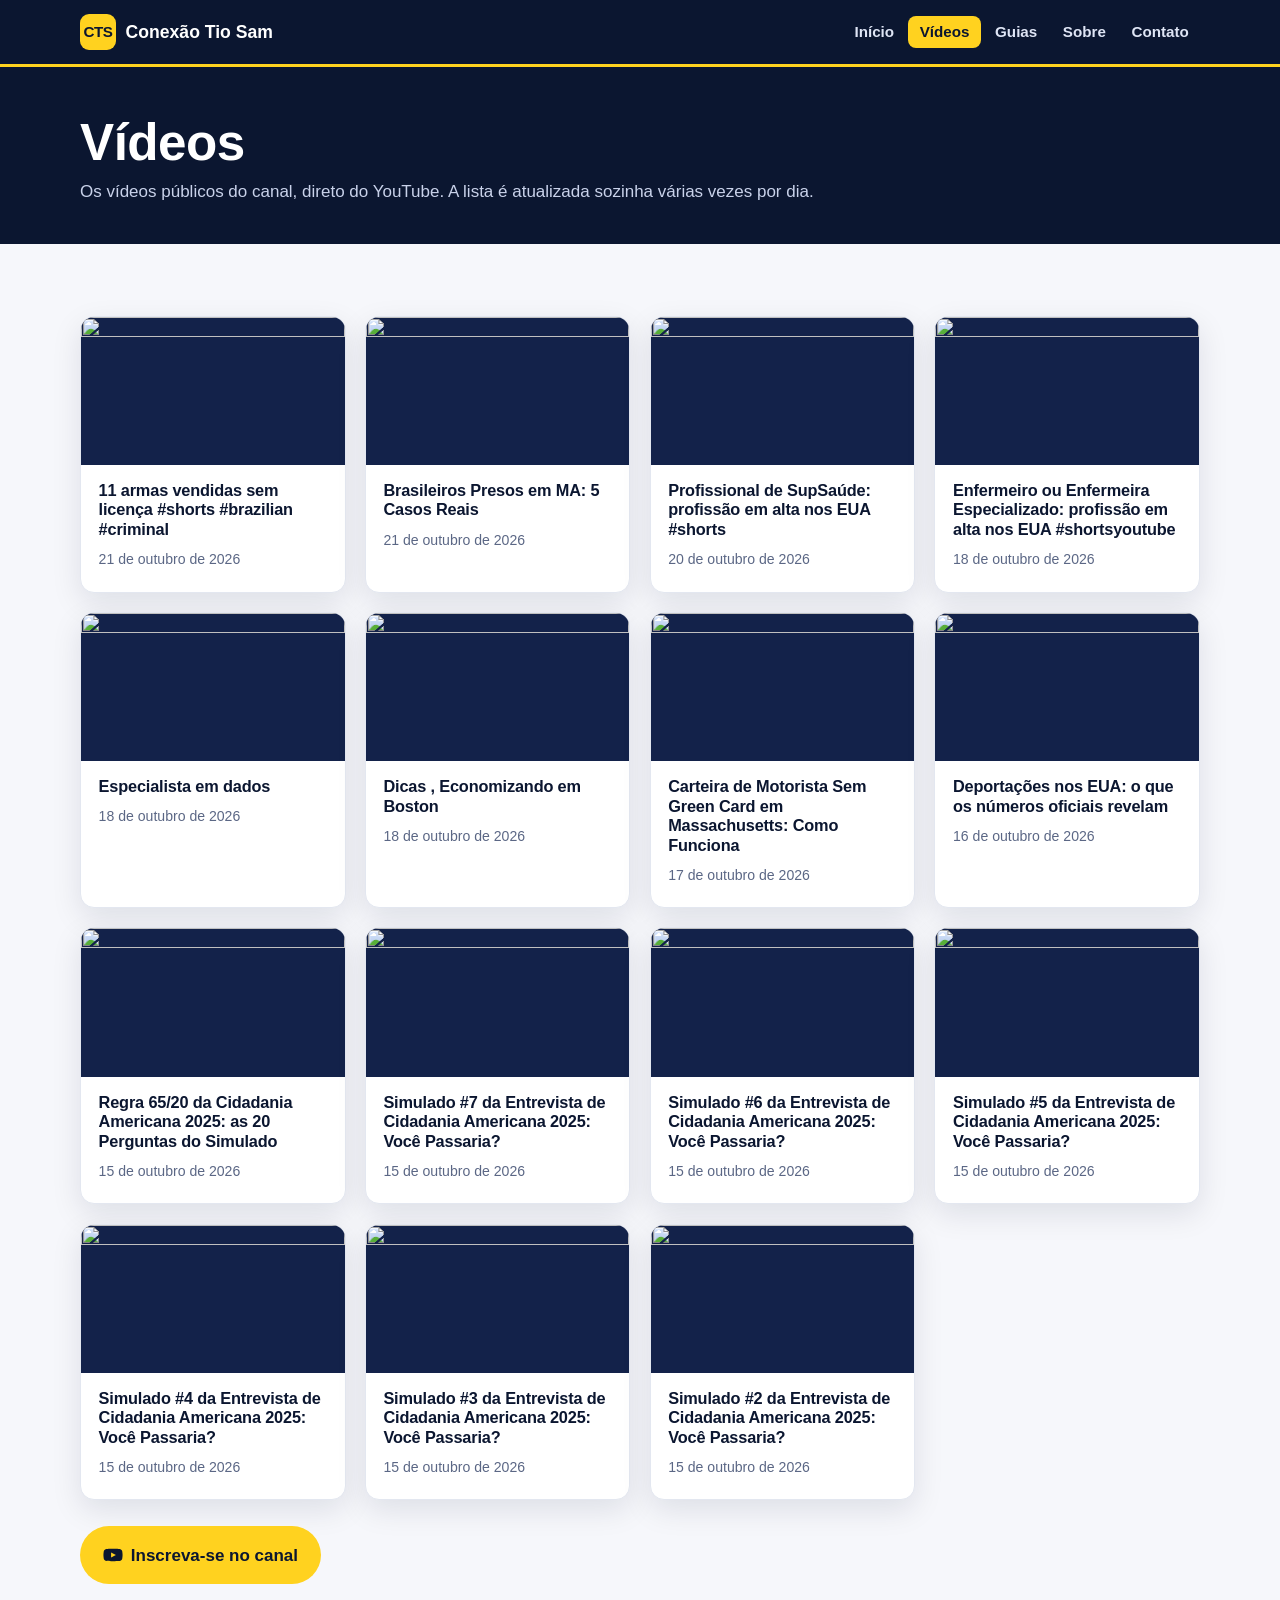
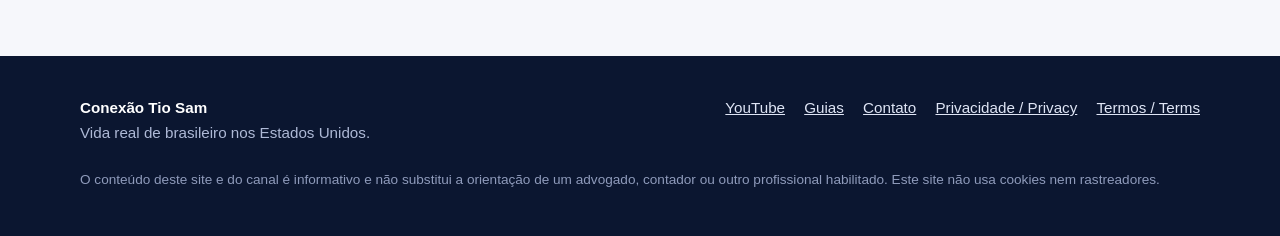
==== commit f462a824: "chore: update videos from the YouTube feed" ====
--- a/videos.html
+++ b/videos.html
@@ -30,7 +30,10 @@
 <main id="conteudo">
 <section class="page-hero"><div class="container"><h1>Vídeos</h1><p>Os vídeos públicos do canal, direto do YouTube. A lista é atualizada sozinha várias vezes por dia.</p></div></section>
 <section class="section"><div class="container">
-  <div class="grid"><a class="video" href="https://www.youtube.com/watch?v=xthdwCi5CdI" rel="noopener">
+  <div class="grid"><a class="video" href="https://www.youtube.com/watch?v=LOQDQFfXfsQ" rel="noopener">
+  <img class="thumb" src="https://i.ytimg.com/vi/LOQDQFfXfsQ/hqdefault.jpg" alt="" loading="lazy" width="480" height="360">
+  <div class="meta"><h3>11 armas vendidas sem licença #shorts #brazilian #criminal</h3><time datetime="2026-10-21T14:07:11+00:00">21 de outubro de 2026</time></div>
+</a><a class="video" href="https://www.youtube.com/watch?v=xthdwCi5CdI" rel="noopener">
   <img class="thumb" src="https://i.ytimg.com/vi/xthdwCi5CdI/hqdefault.jpg" alt="" loading="lazy" width="480" height="360">
   <div class="meta"><h3>Brasileiros Presos em MA: 5 Casos Reais</h3><time datetime="2026-10-21T04:00:18+00:00">21 de outubro de 2026</time></div>
 </a><a class="video" href="https://www.youtube.com/watch?v=1b9tmJ3hJ-c" rel="noopener">
@@ -72,9 +75,6 @@
 </a><a class="video" href="https://www.youtube.com/watch?v=wX1R8I4l_CY" rel="noopener">
   <img class="thumb" src="https://i.ytimg.com/vi/wX1R8I4l_CY/hqdefault.jpg" alt="" loading="lazy" width="480" height="360">
   <div class="meta"><h3>Simulado #2 da Entrevista de Cidadania Americana 2025: Você Passaria?</h3><time datetime="2026-10-16T02:03:28+00:00">15 de outubro de 2026</time></div>
-</a><a class="video" href="https://www.youtube.com/watch?v=f6MqHE6FwDk" rel="noopener">
-  <img class="thumb" src="https://i.ytimg.com/vi/f6MqHE6FwDk/hqdefault.jpg" alt="" loading="lazy" width="480" height="360">
-  <div class="meta"><h3>Simulado #1 da Entrevista de Cidadania Americana 2025: Você Passaria?</h3><time datetime="2026-10-16T02:00:07+00:00">15 de outubro de 2026</time></div>
 </a></div>
   <div class="actions"><a class="btn btn-primary" href="https://www.youtube.com/@conexaotiosam_?sub_confirmation=1" rel="noopener"><svg viewBox="0 0 24 24" aria-hidden="true"><path fill="currentColor" d="M23 7.2a3 3 0 0 0-2.1-2.1C19 4.6 12 4.6 12 4.6s-7 0-8.9.5A3 3 0 0 0 1 7.2 31 31 0 0 0 .5 12a31 31 0 0 0 .5 4.8 3 3 0 0 0 2.1 2.1c1.9.5 8.9.5 8.9.5s7 0 8.9-.5a3 3 0 0 0 2.1-2.1 31 31 0 0 0 .5-4.8 31 31 0 0 0-.5-4.8ZM9.7 15.1V8.9l5.8 3.1-5.8 3.1Z"/></svg> Inscreva-se no canal</a></div>
 </div></section>
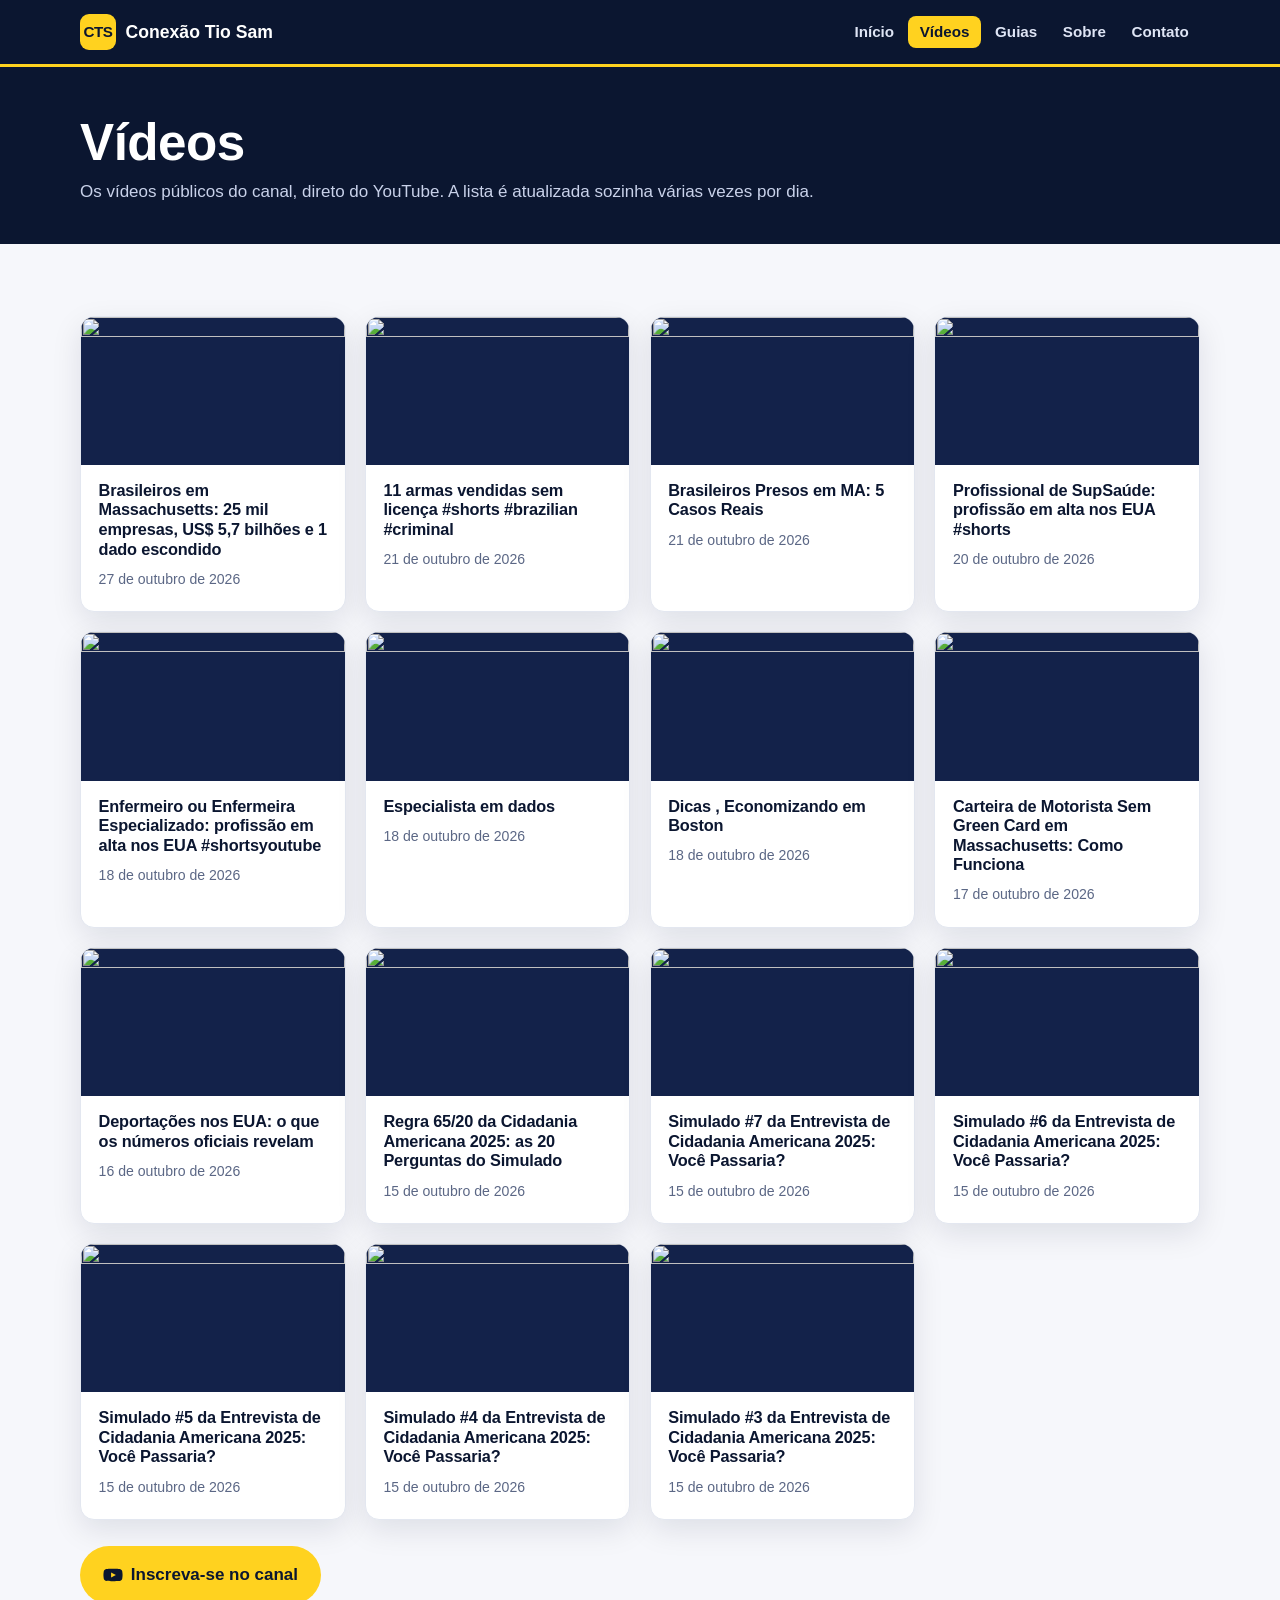
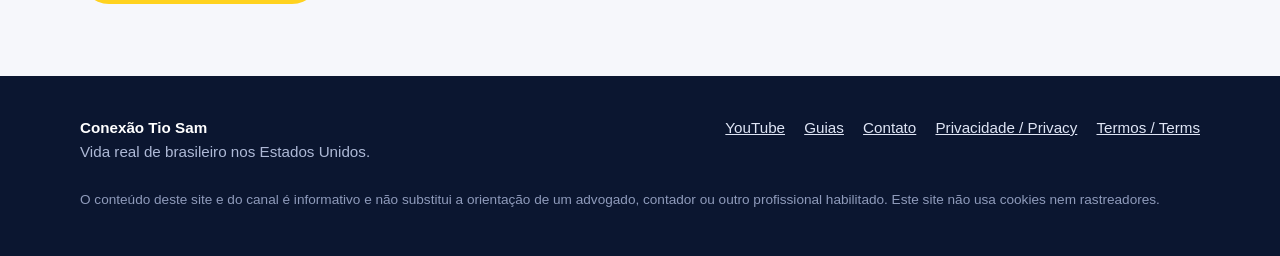
==== commit 0d314287: "chore: update videos from the YouTube feed" ====
--- a/videos.html
+++ b/videos.html
@@ -30,7 +30,10 @@
 <main id="conteudo">
 <section class="page-hero"><div class="container"><h1>Vídeos</h1><p>Os vídeos públicos do canal, direto do YouTube. A lista é atualizada sozinha várias vezes por dia.</p></div></section>
 <section class="section"><div class="container">
-  <div class="grid"><a class="video" href="https://www.youtube.com/watch?v=LOQDQFfXfsQ" rel="noopener">
+  <div class="grid"><a class="video" href="https://www.youtube.com/watch?v=ST39m_5a4UE" rel="noopener">
+  <img class="thumb" src="https://i.ytimg.com/vi/ST39m_5a4UE/hqdefault.jpg" alt="" loading="lazy" width="480" height="360">
+  <div class="meta"><h3>Brasileiros em Massachusetts: 25 mil empresas, US$ 5,7 bilhões e 1 dado escondido</h3><time datetime="2026-10-27T22:00:24+00:00">27 de outubro de 2026</time></div>
+</a><a class="video" href="https://www.youtube.com/watch?v=LOQDQFfXfsQ" rel="noopener">
   <img class="thumb" src="https://i.ytimg.com/vi/LOQDQFfXfsQ/hqdefault.jpg" alt="" loading="lazy" width="480" height="360">
   <div class="meta"><h3>11 armas vendidas sem licença #shorts #brazilian #criminal</h3><time datetime="2026-10-21T14:07:11+00:00">21 de outubro de 2026</time></div>
 </a><a class="video" href="https://www.youtube.com/watch?v=xthdwCi5CdI" rel="noopener">
@@ -72,9 +75,6 @@
 </a><a class="video" href="https://www.youtube.com/watch?v=blTVlOsfkDo" rel="noopener">
   <img class="thumb" src="https://i.ytimg.com/vi/blTVlOsfkDo/hqdefault.jpg" alt="" loading="lazy" width="480" height="360">
   <div class="meta"><h3>Simulado #3 da Entrevista de Cidadania Americana 2025: Você Passaria?</h3><time datetime="2026-10-16T02:06:30+00:00">15 de outubro de 2026</time></div>
-</a><a class="video" href="https://www.youtube.com/watch?v=wX1R8I4l_CY" rel="noopener">
-  <img class="thumb" src="https://i.ytimg.com/vi/wX1R8I4l_CY/hqdefault.jpg" alt="" loading="lazy" width="480" height="360">
-  <div class="meta"><h3>Simulado #2 da Entrevista de Cidadania Americana 2025: Você Passaria?</h3><time datetime="2026-10-16T02:03:28+00:00">15 de outubro de 2026</time></div>
 </a></div>
   <div class="actions"><a class="btn btn-primary" href="https://www.youtube.com/@conexaotiosam_?sub_confirmation=1" rel="noopener"><svg viewBox="0 0 24 24" aria-hidden="true"><path fill="currentColor" d="M23 7.2a3 3 0 0 0-2.1-2.1C19 4.6 12 4.6 12 4.6s-7 0-8.9.5A3 3 0 0 0 1 7.2 31 31 0 0 0 .5 12a31 31 0 0 0 .5 4.8 3 3 0 0 0 2.1 2.1c1.9.5 8.9.5 8.9.5s7 0 8.9-.5a3 3 0 0 0 2.1-2.1 31 31 0 0 0 .5-4.8 31 31 0 0 0-.5-4.8ZM9.7 15.1V8.9l5.8 3.1-5.8 3.1Z"/></svg> Inscreva-se no canal</a></div>
 </div></section>
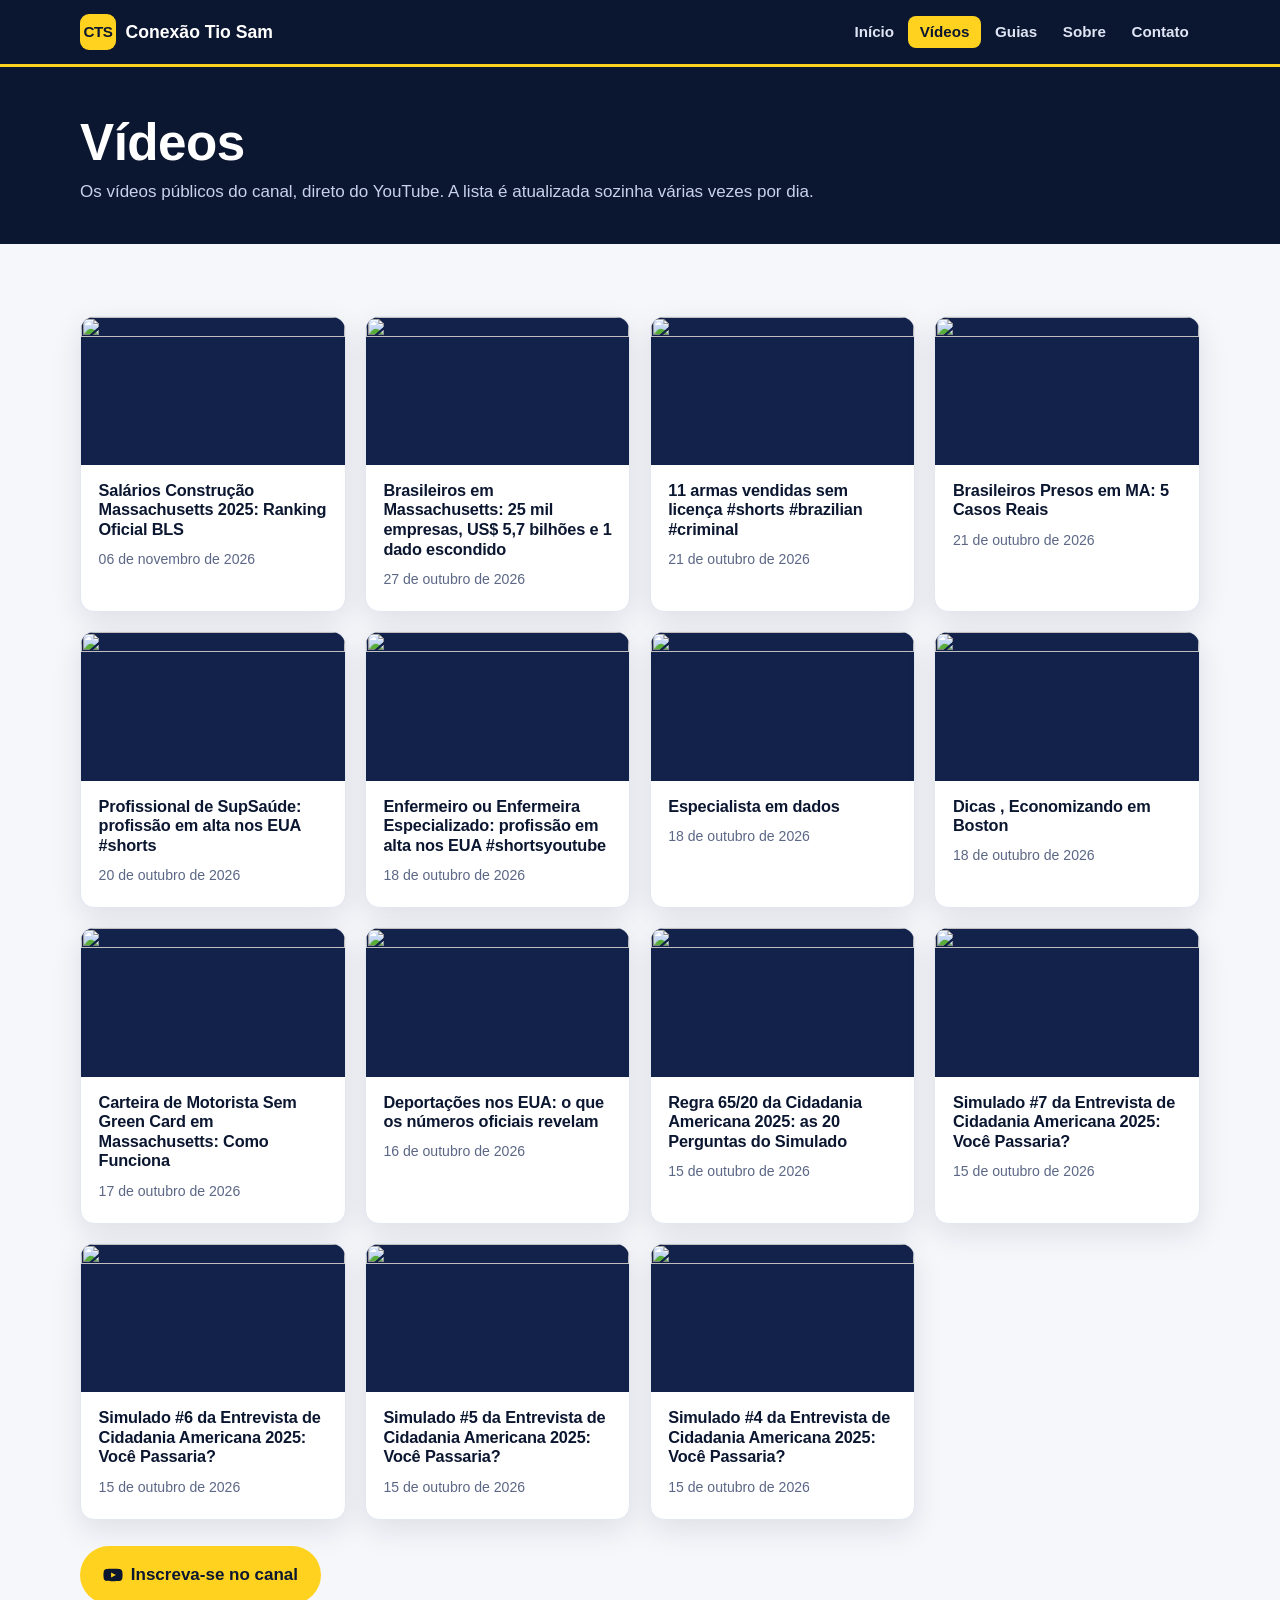
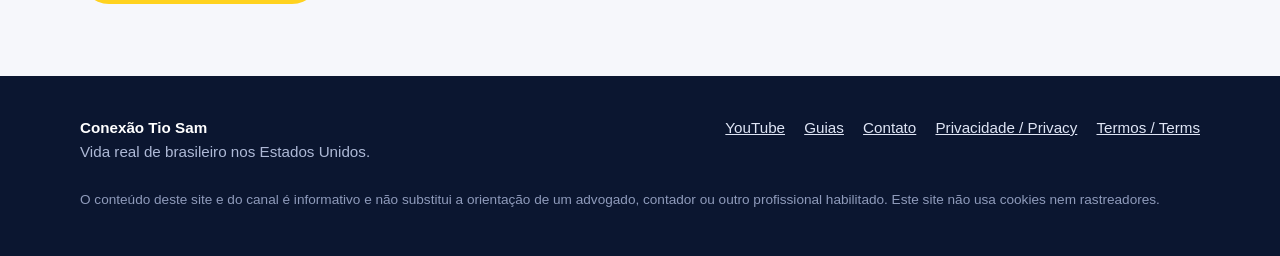
==== commit 70a551fc: "chore: update videos from the YouTube feed" ====
--- a/videos.html
+++ b/videos.html
@@ -30,7 +30,10 @@
 <main id="conteudo">
 <section class="page-hero"><div class="container"><h1>Vídeos</h1><p>Os vídeos públicos do canal, direto do YouTube. A lista é atualizada sozinha várias vezes por dia.</p></div></section>
 <section class="section"><div class="container">
-  <div class="grid"><a class="video" href="https://www.youtube.com/watch?v=ST39m_5a4UE" rel="noopener">
+  <div class="grid"><a class="video" href="https://www.youtube.com/watch?v=lWuNb5Hqs_U" rel="noopener">
+  <img class="thumb" src="https://i.ytimg.com/vi/lWuNb5Hqs_U/hqdefault.jpg" alt="" loading="lazy" width="480" height="360">
+  <div class="meta"><h3>Salários Construção Massachusetts 2025: Ranking Oficial BLS</h3><time datetime="2026-11-07T01:44:51+00:00">06 de novembro de 2026</time></div>
+</a><a class="video" href="https://www.youtube.com/watch?v=ST39m_5a4UE" rel="noopener">
   <img class="thumb" src="https://i.ytimg.com/vi/ST39m_5a4UE/hqdefault.jpg" alt="" loading="lazy" width="480" height="360">
   <div class="meta"><h3>Brasileiros em Massachusetts: 25 mil empresas, US$ 5,7 bilhões e 1 dado escondido</h3><time datetime="2026-10-27T22:00:24+00:00">27 de outubro de 2026</time></div>
 </a><a class="video" href="https://www.youtube.com/watch?v=LOQDQFfXfsQ" rel="noopener">
@@ -72,9 +75,6 @@
 </a><a class="video" href="https://www.youtube.com/watch?v=EIvI8JFPmCs" rel="noopener">
   <img class="thumb" src="https://i.ytimg.com/vi/EIvI8JFPmCs/hqdefault.jpg" alt="" loading="lazy" width="480" height="360">
   <div class="meta"><h3>Simulado #4 da Entrevista de Cidadania Americana 2025: Você Passaria?</h3><time datetime="2026-10-16T02:09:31+00:00">15 de outubro de 2026</time></div>
-</a><a class="video" href="https://www.youtube.com/watch?v=blTVlOsfkDo" rel="noopener">
-  <img class="thumb" src="https://i.ytimg.com/vi/blTVlOsfkDo/hqdefault.jpg" alt="" loading="lazy" width="480" height="360">
-  <div class="meta"><h3>Simulado #3 da Entrevista de Cidadania Americana 2025: Você Passaria?</h3><time datetime="2026-10-16T02:06:30+00:00">15 de outubro de 2026</time></div>
 </a></div>
   <div class="actions"><a class="btn btn-primary" href="https://www.youtube.com/@conexaotiosam_?sub_confirmation=1" rel="noopener"><svg viewBox="0 0 24 24" aria-hidden="true"><path fill="currentColor" d="M23 7.2a3 3 0 0 0-2.1-2.1C19 4.6 12 4.6 12 4.6s-7 0-8.9.5A3 3 0 0 0 1 7.2 31 31 0 0 0 .5 12a31 31 0 0 0 .5 4.8 3 3 0 0 0 2.1 2.1c1.9.5 8.9.5 8.9.5s7 0 8.9-.5a3 3 0 0 0 2.1-2.1 31 31 0 0 0 .5-4.8 31 31 0 0 0-.5-4.8ZM9.7 15.1V8.9l5.8 3.1-5.8 3.1Z"/></svg> Inscreva-se no canal</a></div>
 </div></section>
